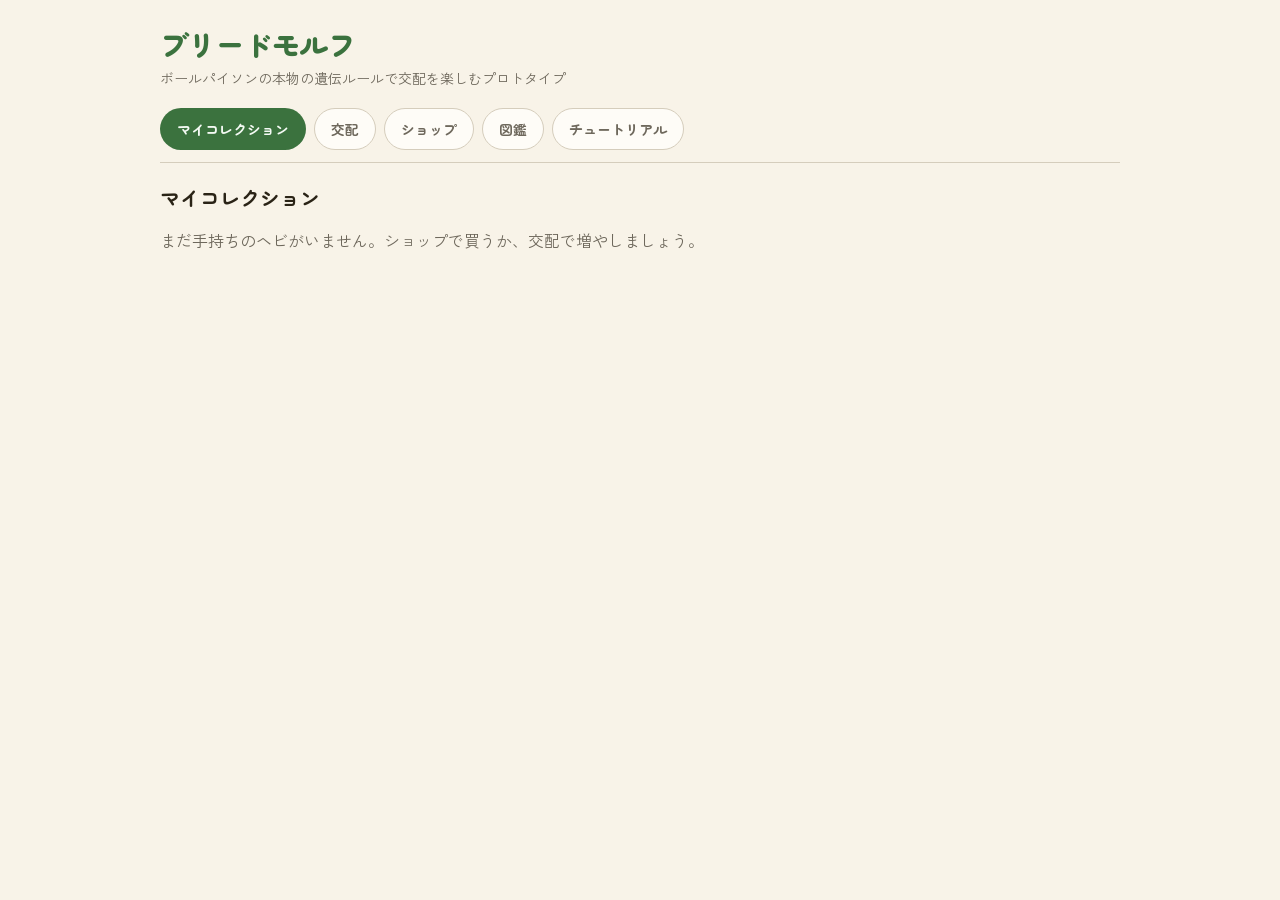
==== breedmorph/index.html @ 3548b534 "Add ブリードモルフ prototype: real ball python genetics breeding game Punnett-square genetics engine (reces" ====
<!doctype html>
<html lang="ja">
<head>
<meta charset="utf-8">
<meta name="viewport" content="width=device-width, initial-scale=1">
<title>ブリードモルフ ― ボールパイソン遺伝ゲーム</title>
<link rel="stylesheet" href="https://fonts.googleapis.com/css2?family=Zen+Maru+Gothic:wght@500;700;900&family=Zen+Kaku+Gothic+New:wght@500;700&display=swap">
<link rel="stylesheet" href="style.css">
</head>
<body>
<header class="app-header">
  <h1>ブリードモルフ</h1>
  <p>ボールパイソンの本物の遺伝ルールで交配を楽しむプロトタイプ</p>
</header>
<div id="app"></div>

<script src="genetics.js"></script>
<script src="snake.js"></script>
<script src="render.js"></script>
<script src="tutorial.js"></script>
<script src="ui.js"></script>
</body>
</html>
---- breedmorph/style.css ----
:root {
  --bg: oklch(0.965 0.015 85);
  --surface: oklch(0.99 0.006 85);
  --surface-2: oklch(0.93 0.022 85);
  --border: oklch(0.85 0.025 85);
  --text: oklch(0.26 0.025 85);
  --text-muted: oklch(0.52 0.02 85);
  --accent: oklch(0.5 0.1 145);
  --accent-contrast: oklch(0.98 0.01 145);
  --accent-2: oklch(0.68 0.14 70);
  --accent-2-contrast: oklch(0.22 0.05 70);
  --shadow: 0 1px 2px oklch(0.3 0.03 85 / 0.08), 0 6px 18px oklch(0.3 0.03 85 / 0.08);
}

@media (prefers-color-scheme: dark) {
  :root {
    --bg: oklch(0.2 0.02 85);
    --surface: oklch(0.26 0.022 85);
    --surface-2: oklch(0.31 0.024 85);
    --border: oklch(0.4 0.03 85);
    --text: oklch(0.94 0.012 85);
    --text-muted: oklch(0.72 0.02 85);
    --accent: oklch(0.68 0.12 145);
    --accent-contrast: oklch(0.14 0.03 145);
    --accent-2: oklch(0.72 0.13 70);
    --accent-2-contrast: oklch(0.16 0.04 70);
    --shadow: 0 1px 2px oklch(0 0 0 / 0.4), 0 8px 22px oklch(0 0 0 / 0.35);
  }
}

* { box-sizing: border-box; }

body {
  margin: 0;
  background: var(--bg);
  color: var(--text);
  font-family: "Zen Kaku Gothic New", "Hiragino Sans", system-ui, sans-serif;
  padding-inline: 16px;
  padding-block: 0 48px;
}

.app-header {
  max-width: 960px;
  margin: 0 auto;
  padding-block: 24px 8px;
}
.app-header h1 {
  font-family: "Zen Maru Gothic", sans-serif;
  font-weight: 900;
  font-size: 28px;
  margin: 0 0 4px;
  color: var(--accent);
}
.app-header p {
  margin: 0;
  color: var(--text-muted);
  font-size: 14px;
}

#app { max-width: 960px; margin: 0 auto; }

.tabbar {
  display: flex;
  gap: 8px;
  overflow-x: auto;
  padding-block: 12px;
  border-bottom: 1px solid var(--border);
}
.tab {
  flex-shrink: 0;
  font-family: "Zen Maru Gothic", sans-serif;
  font-weight: 700;
  font-size: 14px;
  padding: 10px 16px;
  border-radius: 999px;
  border: 1px solid var(--border);
  background: var(--surface);
  color: var(--text-muted);
  cursor: pointer;
}
.tab.active {
  background: var(--accent);
  color: var(--accent-contrast);
  border-color: transparent;
}

.content { padding-block: 20px; }
.content h2 {
  font-family: "Zen Maru Gothic", sans-serif;
  font-size: 20px;
  margin: 0 0 16px;
}
.muted { color: var(--text-muted); }

.grid {
  display: grid;
  grid-template-columns: repeat(auto-fill, minmax(220px, 1fr));
  gap: 16px;
}

.snake-card {
  background: var(--surface);
  border: 1px solid var(--border);
  border-radius: 18px;
  padding: 14px;
  box-shadow: var(--shadow);
  display: flex;
  flex-direction: column;
  gap: 8px;
  align-items: center;
  text-align: center;
}
.snake-art { line-height: 0; }
.snake-name { font-family: "Zen Maru Gothic", sans-serif; font-weight: 700; font-size: 15px; }
.snake-morph { color: var(--text-muted); font-size: 13px; min-height: 18px; }
.snake-price { font-weight: 800; color: var(--accent-2-contrast); background: var(--accent-2); padding: 4px 12px; border-radius: 999px; font-size: 13px; }
.snake-actions { display: flex; gap: 8px; flex-wrap: wrap; justify-content: center; }

.btn-primary, .btn-secondary {
  font-family: "Zen Maru Gothic", sans-serif;
  font-weight: 700;
  font-size: 13px;
  padding: 9px 16px;
  border-radius: 12px;
  border: none;
  cursor: pointer;
}
.btn-primary { background: var(--accent); color: var(--accent-contrast); }
.btn-secondary { background: var(--surface-2); color: var(--text); border: 1px solid var(--border); }

.breed-form {
  display: flex;
  flex-wrap: wrap;
  gap: 16px;
  align-items: end;
  background: var(--surface);
  border: 1px solid var(--border);
  border-radius: 18px;
  padding: 18px;
  box-shadow: var(--shadow);
  margin-bottom: 20px;
}
.breed-form label {
  display: flex;
  flex-direction: column;
  gap: 6px;
  font-size: 13px;
  color: var(--text-muted);
}
.breed-form select, .breed-form input {
  font-family: inherit;
  font-size: 14px;
  padding: 8px 10px;
  border-radius: 10px;
  border: 1px solid var(--border);
  background: var(--bg);
  color: var(--text);
}

.dex-grid {
  display: grid;
  grid-template-columns: repeat(auto-fill, minmax(200px, 1fr));
  gap: 14px;
}
.dex-card {
  background: var(--surface);
  border: 1px solid var(--border);
  border-radius: 16px;
  padding: 14px;
  box-shadow: var(--shadow);
}
.dex-swatch { width: 100%; height: 36px; border-radius: 10px; margin-bottom: 10px; }
.dex-name { font-family: "Zen Maru Gothic", sans-serif; font-weight: 700; font-size: 14px; }
.dex-type { color: var(--accent); font-size: 12px; font-weight: 700; margin: 4px 0 8px; }
.dex-note { color: var(--text-muted); font-size: 12.5px; line-height: 1.6; }

.tutorial-step {
  background: var(--surface);
  border: 1px solid var(--border);
  border-radius: 18px;
  padding: 18px;
  box-shadow: var(--shadow);
  margin-bottom: 16px;
}
.tutorial-step h3 { font-family: "Zen Maru Gothic", sans-serif; margin-top: 0; }
.tutorial-step p { line-height: 1.8; font-size: 14.5px; }

table.punnett { border-collapse: collapse; margin-top: 12px; width: 100%; overflow-x: auto; display: block; }
table.punnett th, table.punnett td { border: 1px solid var(--border); padding: 10px; text-align: center; font-size: 13px; }
table.punnett th { background: var(--surface-2); }
.punnett-genotype { font-weight: 800; font-family: monospace; }
.punnett-label { color: var(--text-muted); font-size: 12px; margin-top: 2px; }

.modal-overlay {
  position: fixed;
  inset: 0;
  background: oklch(0.15 0.02 85 / 0.55);
  display: flex;
  align-items: center;
  justify-content: center;
  padding: 16px;
  z-index: 10;
}
.modal {
  background: var(--surface);
  border-radius: 20px;
  padding: 22px;
  max-width: 520px;
  width: 100%;
  max-height: 85vh;
  overflow-y: auto;
  box-shadow: var(--shadow);
}
.modal h3 { font-family: "Zen Maru Gothic", sans-serif; margin-top: 0; }

.pedigree-grid {
  display: grid;
  grid-template-columns: repeat(4, 1fr);
  gap: 8px;
  margin-bottom: 16px;
}
.pedigree-node {
  background: var(--surface-2);
  border: 1px solid var(--border);
  border-radius: 12px;
  padding: 8px;
  text-align: center;
  grid-column: span 1;
}
.pedigree-node.empty { display: flex; align-items: center; justify-content: center; color: var(--text-muted); }
.pedigree-label { font-size: 11px; font-weight: 700; color: var(--text-muted); }
.pedigree-morph { font-size: 11px; color: var(--accent); }

@media (max-width: 520px) {
  .pedigree-grid { grid-template-columns: repeat(2, 1fr); }
}
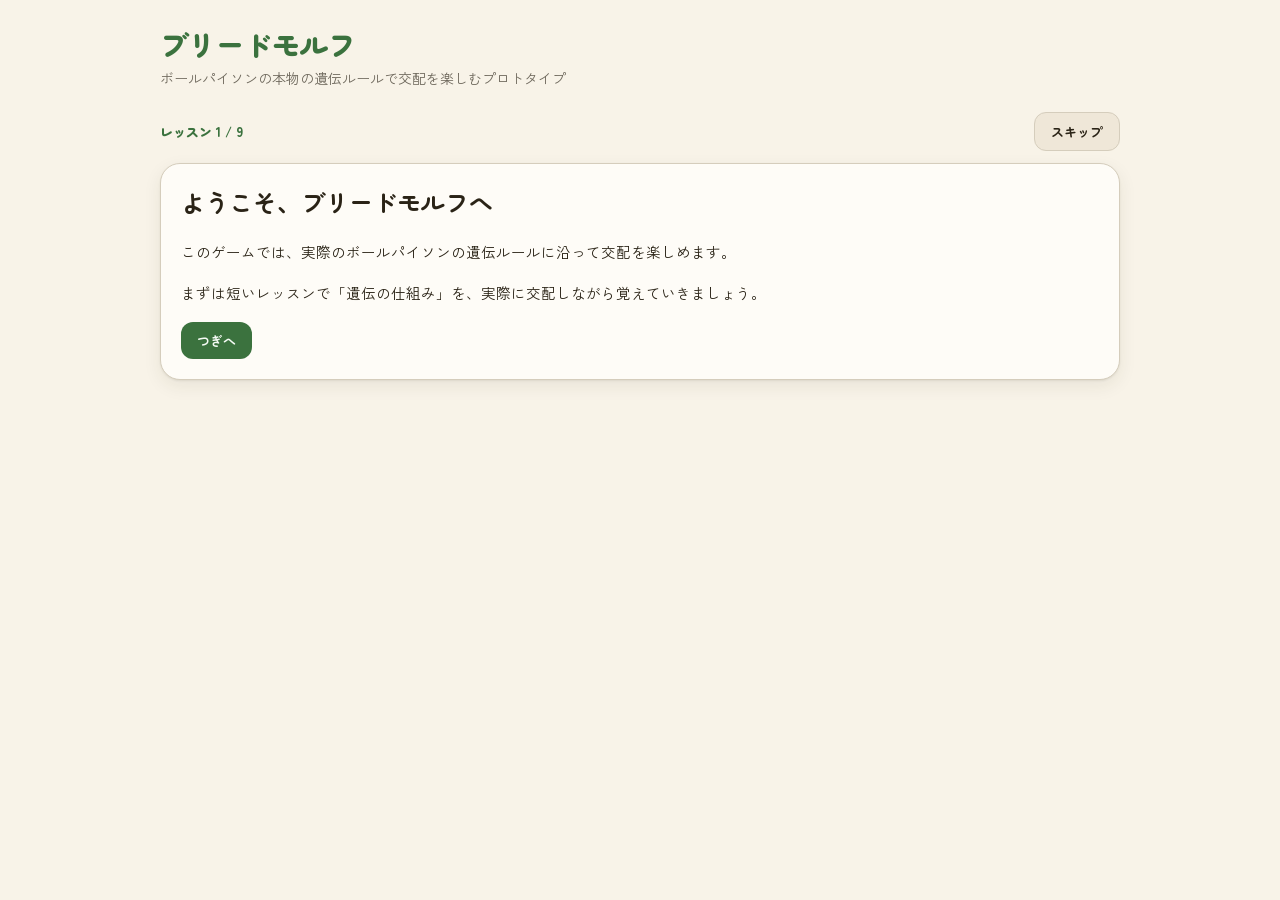
==== commit ebd6675c: "ブリードモルフ v3: guided interactive onboarding, individual variation, mutations Co-Authored-By: Claude So" ====
--- a/breedmorph/index.html
+++ b/breedmorph/index.html
@@ -18,6 +18,7 @@
 <script src="snake.js"></script>
 <script src="render.js"></script>
 <script src="tutorial.js"></script>
+<script src="onboarding.js"></script>
 <script src="ui.js"></script>
 </body>
 </html>
--- a/breedmorph/style.css
+++ b/breedmorph/style.css
@@ -59,6 +59,101 @@
 
 #app { max-width: 960px; margin: 0 auto; }
 
+.statusbar {
+  display: flex;
+  gap: 8px;
+  padding-top: 12px;
+  flex-wrap: wrap;
+}
+.status-chip {
+  font-family: "Zen Maru Gothic", sans-serif;
+  font-weight: 800;
+  font-size: 12.5px;
+  padding: 6px 12px;
+  border-radius: 999px;
+  background: var(--surface-2);
+  border: 1px solid var(--border);
+  color: var(--text);
+}
+.status-chip.money { color: var(--accent-2-contrast); background: var(--accent-2); border-color: transparent; }
+
+.toast {
+  position: fixed;
+  left: 50%;
+  bottom: 24px;
+  transform: translateX(-50%);
+  background: var(--text);
+  color: var(--bg);
+  padding: 10px 18px;
+  border-radius: 999px;
+  font-size: 13px;
+  font-weight: 700;
+  box-shadow: var(--shadow);
+  z-index: 20;
+}
+
+.small { font-size: 12.5px; }
+.center { text-align: center; }
+
+.order-list { display: flex; flex-direction: column; gap: 14px; }
+.order-card {
+  background: var(--surface);
+  border: 1px solid var(--border);
+  border-radius: 16px;
+  padding: 16px;
+  box-shadow: var(--shadow);
+}
+.order-title { font-family: "Zen Maru Gothic", sans-serif; font-weight: 700; font-size: 15px; }
+.order-reward { color: var(--accent-2-contrast); background: var(--accent-2); display: inline-block; padding: 3px 10px; border-radius: 999px; font-size: 12.5px; font-weight: 800; margin: 6px 0; }
+.order-matches { display: flex; gap: 8px; flex-wrap: wrap; margin-top: 8px; }
+
+.dex-card.undiscovered { opacity: 0.55; }
+
+.gamete-diagram { margin: 14px 0; }
+.gamete-row { display: flex; align-items: center; justify-content: center; gap: 10px; flex-wrap: wrap; }
+.gamete-parent { display: flex; flex-direction: column; align-items: center; gap: 6px; }
+.gamete-parent-label { font-size: 12px; color: var(--text-muted); font-weight: 700; }
+.gamete-dot-row { display: flex; gap: 6px; }
+.gamete-dot {
+  width: 34px; height: 34px; border-radius: 50%;
+  display: flex; align-items: center; justify-content: center;
+  font-weight: 800; font-family: monospace; color: #fff; text-shadow: 0 1px 2px rgb(0 0 0 / 0.35);
+}
+.gamete-arrow { font-size: 20px; color: var(--text-muted); }
+.gamete-egg { font-size: 13px; font-weight: 700; }
+
+.punnett-dot { display: inline-block; width: 12px; height: 12px; border-radius: 50%; margin-bottom: 4px; }
+
+.onboarding { padding-block: 16px; }
+.ob-top { display: flex; justify-content: space-between; align-items: center; margin-bottom: 12px; }
+.ob-progress { font-family: "Zen Maru Gothic", sans-serif; font-weight: 800; color: var(--accent); font-size: 13px; }
+.ob-card {
+  background: var(--surface);
+  border: 1px solid var(--border);
+  border-radius: 20px;
+  padding: 20px;
+  box-shadow: var(--shadow);
+}
+.ob-card h2 { font-family: "Zen Maru Gothic", sans-serif; margin-top: 0; }
+.ob-card p { line-height: 1.8; font-size: 14.5px; }
+.ob-explain { background: var(--surface-2); border-radius: 12px; padding: 12px 14px; }
+.ob-nav { display: flex; gap: 10px; margin-top: 16px; }
+.ob-options { display: flex; flex-wrap: wrap; gap: 8px; margin: 14px 0; }
+.ob-option {
+  font-family: inherit;
+  font-size: 13px;
+  font-weight: 700;
+  padding: 9px 14px;
+  border-radius: 999px;
+  border: 1px solid var(--border);
+  background: var(--surface-2);
+  color: var(--text);
+  cursor: pointer;
+}
+.ob-option.checked { border-color: var(--accent); background: var(--accent); color: var(--accent-contrast); }
+.ob-option.correct { border-color: transparent; background: oklch(0.6 0.13 150); color: #fff; }
+.ob-option.wrong { border-color: transparent; background: oklch(0.58 0.16 25); color: #fff; }
+
 .tabbar {
   display: flex;
   gap: 8px;
@@ -113,6 +208,8 @@
 .snake-art { line-height: 0; }
 .snake-name { font-family: "Zen Maru Gothic", sans-serif; font-weight: 700; font-size: 15px; }
 .snake-morph { color: var(--text-muted); font-size: 13px; min-height: 18px; }
+.mutation-badge { font-size: 12px; font-weight: 800; color: var(--accent-2-contrast); background: var(--accent-2); padding: 3px 10px; border-radius: 999px; }
+.snake-mutation-note, .snake-flare-note { font-size: 11px; color: var(--text-muted); line-height: 1.5; }
 .snake-price { font-weight: 800; color: var(--accent-2-contrast); background: var(--accent-2); padding: 4px 12px; border-radius: 999px; font-size: 13px; }
 .snake-actions { display: flex; gap: 8px; flex-wrap: wrap; justify-content: center; }
 
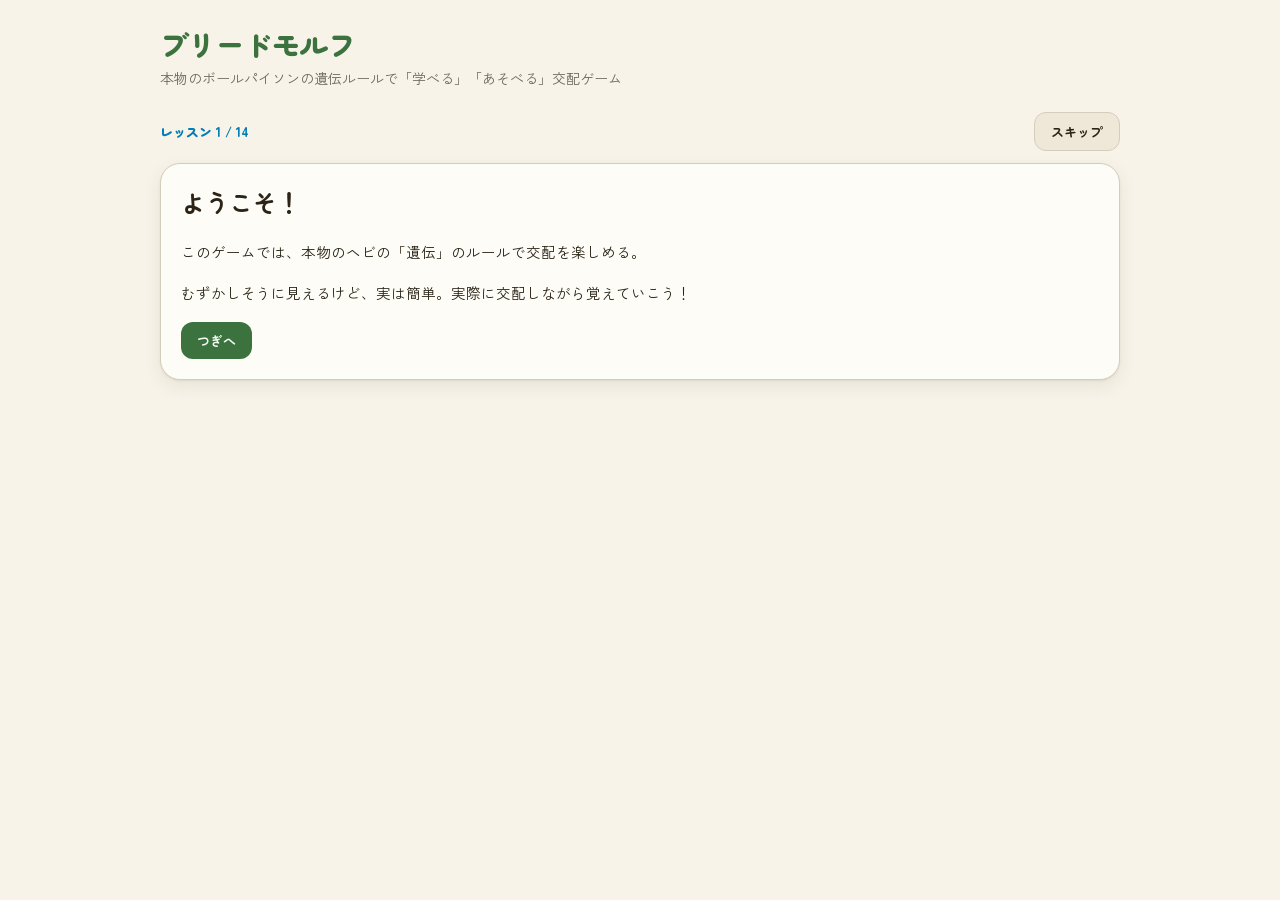
==== commit 68eb3e54: "ブリードモルフ: reposition as a learn+play education app Co-Authored-By: Claude Sonnet 5 <noreply@anthropic" ====
--- a/breedmorph/index.html
+++ b/breedmorph/index.html
@@ -3,14 +3,14 @@
 <head>
 <meta charset="utf-8">
 <meta name="viewport" content="width=device-width, initial-scale=1">
-<title>ブリードモルフ ― ボールパイソン遺伝ゲーム</title>
+<title>ブリードモルフ ― まなべる・あそべる遺伝ゲーム</title>
 <link rel="stylesheet" href="https://fonts.googleapis.com/css2?family=Zen+Maru+Gothic:wght@500;700;900&family=Zen+Kaku+Gothic+New:wght@500;700&display=swap">
 <link rel="stylesheet" href="style.css">
 </head>
 <body>
 <header class="app-header">
   <h1>ブリードモルフ</h1>
-  <p>ボールパイソンの本物の遺伝ルールで交配を楽しむプロトタイプ</p>
+  <p>本物のボールパイソンの遺伝ルールで「学べる」「あそべる」交配ゲーム</p>
 </header>
 <div id="app"></div>
 
--- a/breedmorph/style.css
+++ b/breedmorph/style.css
@@ -9,6 +9,8 @@
   --accent-contrast: oklch(0.98 0.01 145);
   --accent-2: oklch(0.68 0.14 70);
   --accent-2-contrast: oklch(0.22 0.05 70);
+  --learn-accent: oklch(0.56 0.13 235);
+  --learn-accent-contrast: oklch(0.98 0.01 235);
   --shadow: 0 1px 2px oklch(0.3 0.03 85 / 0.08), 0 6px 18px oklch(0.3 0.03 85 / 0.08);
 }
 
@@ -24,6 +26,8 @@
     --accent-contrast: oklch(0.14 0.03 145);
     --accent-2: oklch(0.72 0.13 70);
     --accent-2-contrast: oklch(0.16 0.04 70);
+    --learn-accent: oklch(0.72 0.11 235);
+    --learn-accent-contrast: oklch(0.16 0.03 235);
     --shadow: 0 1px 2px oklch(0 0 0 / 0.4), 0 8px 22px oklch(0 0 0 / 0.35);
   }
 }
@@ -124,9 +128,20 @@
 
 .punnett-dot { display: inline-block; width: 12px; height: 12px; border-radius: 50%; margin-bottom: 4px; }
 
+.title-screen {
+  display: flex;
+  flex-direction: column;
+  align-items: center;
+  gap: 14px;
+  text-align: center;
+  padding-block: 80px 40px;
+}
+.title-logo { font-family: "Zen Maru Gothic", sans-serif; font-weight: 900; font-size: 36px; color: var(--accent); margin: 0; }
+.title-btn { width: 220px; padding: 14px; font-size: 15px; }
+
 .onboarding { padding-block: 16px; }
 .ob-top { display: flex; justify-content: space-between; align-items: center; margin-bottom: 12px; }
-.ob-progress { font-family: "Zen Maru Gothic", sans-serif; font-weight: 800; color: var(--accent); font-size: 13px; }
+.ob-progress { font-family: "Zen Maru Gothic", sans-serif; font-weight: 800; color: var(--learn-accent); font-size: 13px; }
 .ob-card {
   background: var(--surface);
   border: 1px solid var(--border);
@@ -137,6 +152,25 @@
 .ob-card h2 { font-family: "Zen Maru Gothic", sans-serif; margin-top: 0; }
 .ob-card p { line-height: 1.8; font-size: 14.5px; }
 .ob-explain { background: var(--surface-2); border-radius: 12px; padding: 12px 14px; }
+.ob-predict {
+  background: var(--accent-2);
+  color: var(--accent-2-contrast);
+  border-radius: 12px;
+  padding: 12px 14px;
+  font-weight: 700;
+  font-size: 13.5px;
+  margin: 4px 0 14px;
+}
+.ob-review-badge {
+  display: inline-block;
+  font-size: 11px;
+  font-weight: 800;
+  padding: 3px 10px;
+  border-radius: 999px;
+  background: var(--accent);
+  color: var(--accent-contrast);
+  margin-bottom: 8px;
+}
 .ob-nav { display: flex; gap: 10px; margin-top: 16px; }
 .ob-options { display: flex; flex-wrap: wrap; gap: 8px; margin: 14px 0; }
 .ob-option {
@@ -154,12 +188,25 @@
 .ob-option.correct { border-color: transparent; background: oklch(0.6 0.13 150); color: #fff; }
 .ob-option.wrong { border-color: transparent; background: oklch(0.58 0.16 25); color: #fff; }
 
+.tabgroups { display: flex; flex-direction: column; gap: 2px; padding-block: 10px 4px; border-bottom: 1px solid var(--border); }
+.tabgroup { display: flex; align-items: center; gap: 10px; flex-wrap: wrap; }
+.tabgroup-label {
+  flex-shrink: 0;
+  font-family: "Zen Maru Gothic", sans-serif;
+  font-weight: 900;
+  font-size: 12px;
+  letter-spacing: 0.05em;
+  width: 46px;
+}
+.tabgroup-learn .tabgroup-label { color: var(--learn-accent); }
+.tabgroup-play .tabgroup-label { color: var(--accent); }
+
 .tabbar {
   display: flex;
   gap: 8px;
   overflow-x: auto;
-  padding-block: 12px;
-  border-bottom: 1px solid var(--border);
+  flex: 1;
+  padding-block: 6px;
 }
 .tab {
   flex-shrink: 0;
@@ -173,7 +220,12 @@
   color: var(--text-muted);
   cursor: pointer;
 }
-.tab.active {
+.tabgroup-learn .tab.active {
+  background: var(--learn-accent);
+  color: var(--learn-accent-contrast);
+  border-color: transparent;
+}
+.tabgroup-play .tab.active {
   background: var(--accent);
   color: var(--accent-contrast);
   border-color: transparent;
@@ -268,7 +320,7 @@
 }
 .dex-swatch { width: 100%; height: 36px; border-radius: 10px; margin-bottom: 10px; }
 .dex-name { font-family: "Zen Maru Gothic", sans-serif; font-weight: 700; font-size: 14px; }
-.dex-type { color: var(--accent); font-size: 12px; font-weight: 700; margin: 4px 0 8px; }
+.dex-type { color: var(--learn-accent); font-size: 12px; font-weight: 700; margin: 4px 0 8px; }
 .dex-note { color: var(--text-muted); font-size: 12.5px; line-height: 1.6; }
 
 .tutorial-step {
@@ -280,6 +332,16 @@
   margin-bottom: 16px;
 }
 .tutorial-step h3 { font-family: "Zen Maru Gothic", sans-serif; margin-top: 0; }
+
+.about-card {
+  background: var(--surface-2);
+  border: 1px dashed var(--learn-accent);
+  border-radius: 16px;
+  padding: 16px;
+  margin-top: 8px;
+}
+.about-card h3 { font-family: "Zen Maru Gothic", sans-serif; margin: 0 0 8px; color: var(--learn-accent); font-size: 15px; }
+.about-card p { font-size: 12.5px; color: var(--text-muted); line-height: 1.7; margin: 0 0 6px; }
 .tutorial-step p { line-height: 1.8; font-size: 14.5px; }
 
 table.punnett { border-collapse: collapse; margin-top: 12px; width: 100%; overflow-x: auto; display: block; }
